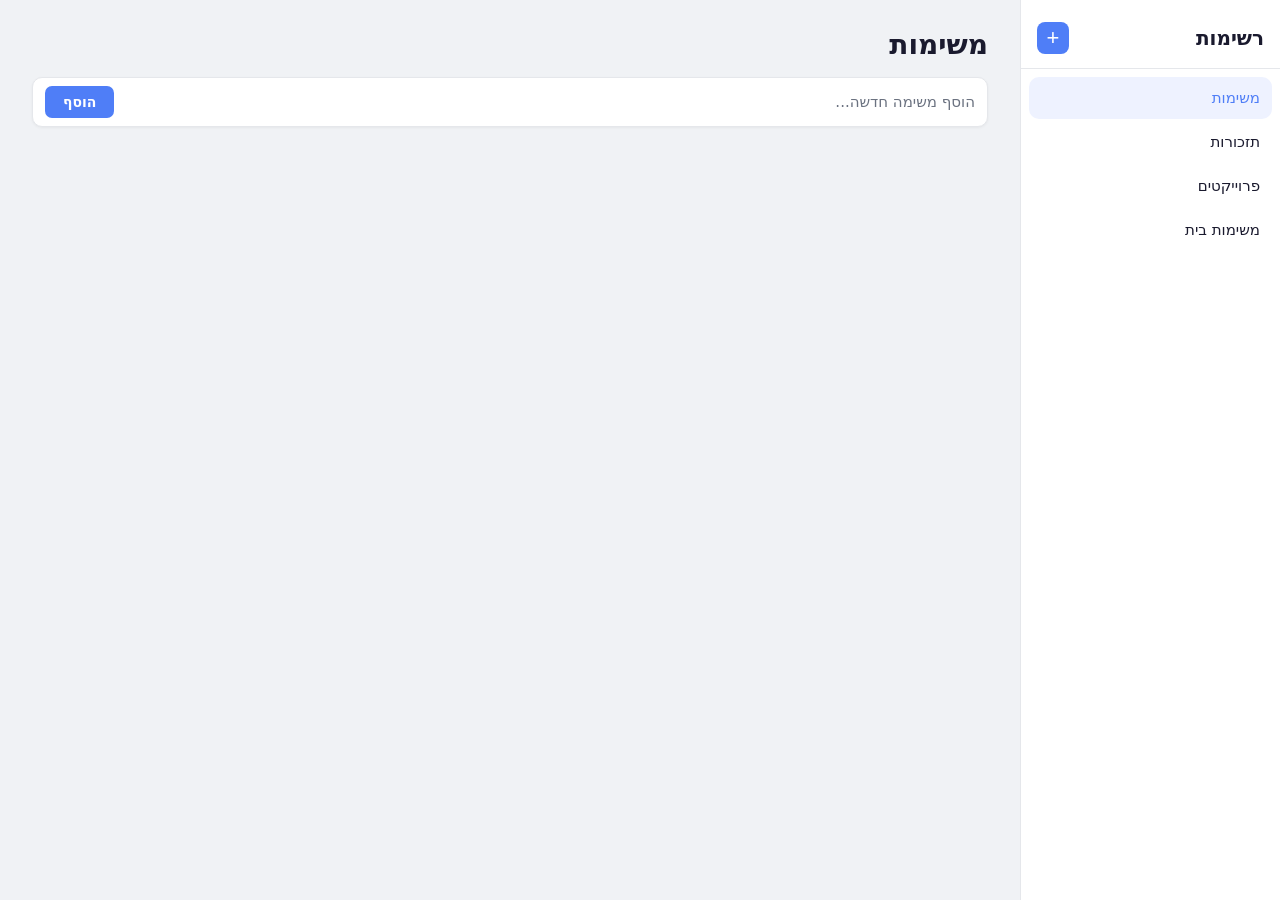
==== reminder-app/index.html @ a5c26402 "Add reminder list PWA — standalone Hebrew RTL app Zero-build static app (HTML/CSS/JS) with: - Four d" ====
<!DOCTYPE html>
<html lang="he" dir="rtl">
<head>
  <meta charset="UTF-8" />
  <meta name="viewport" content="width=device-width, initial-scale=1.0" />
  <title>רשימות</title>
  <link rel="stylesheet" href="style.css" />
</head>
<body>
  <div id="app">
    <aside id="sidebar">
      <div class="sidebar-header">
        <h1>רשימות</h1>
        <button id="btn-new-list" title="רשימה חדשה">+</button>
      </div>
      <ul id="list-nav"></ul>
    </aside>

    <main id="main">
      <div id="empty-state">
        <p>בחר רשימה מהתפריט<br />או צור רשימה חדשה</p>
      </div>

      <div id="task-view">
        <div class="task-header">
          <h2 id="list-title"></h2>
        </div>

        <div class="add-task">
          <input
            type="text"
            id="task-input"
            placeholder="הוסף משימה חדשה..."
            autocomplete="off"
          />
          <button id="btn-add-task">הוסף</button>
        </div>

        <ul id="task-list"></ul>

        <div id="tasks-done-bar"></div>
      </div>
    </main>
  </div>

  <div id="modal-overlay" class="hidden">
    <div id="modal">
      <h3 id="modal-title"></h3>
      <input type="text" id="modal-input" />
      <div class="modal-actions">
        <button id="modal-confirm" class="btn-primary">אישור</button>
        <button id="modal-cancel" class="btn-secondary">ביטול</button>
      </div>
    </div>
  </div>

  <script src="app.js"></script>
</body>
</html>
---- reminder-app/style.css ----
*, *::before, *::after {
  box-sizing: border-box;
  margin: 0;
  padding: 0;
}

:root {
  --sidebar-width: 260px;
  --primary: #4f7ef7;
  --primary-hover: #3a6be4;
  --bg: #f0f2f5;
  --sidebar-bg: #ffffff;
  --card-bg: #ffffff;
  --text: #1a1a2e;
  --text-muted: #6b7280;
  --border: #e5e7eb;
  --done-color: #9ca3af;
  --danger: #ef4444;
  --danger-bg: #fee2e2;
  --radius: 10px;
}

body {
  font-family: 'Segoe UI', system-ui, -apple-system, Arial, sans-serif;
  background: var(--bg);
  color: var(--text);
  height: 100vh;
  overflow: hidden;
  direction: rtl;
}

[hidden] { display: none !important; }

/* ── App layout ─────────────────────────────── */
#app {
  display: flex;
  height: 100vh;
}

/* ── Sidebar ────────────────────────────────── */
#sidebar {
  width: var(--sidebar-width);
  background: var(--sidebar-bg);
  border-left: 1px solid var(--border);
  display: flex;
  flex-direction: column;
  flex-shrink: 0;
}

.sidebar-header {
  display: flex;
  align-items: center;
  justify-content: space-between;
  padding: 22px 16px 14px;
  border-bottom: 1px solid var(--border);
}

.sidebar-header h1 {
  font-size: 20px;
  font-weight: 700;
}

#btn-new-list {
  width: 32px;
  height: 32px;
  border-radius: 8px;
  border: none;
  background: var(--primary);
  color: white;
  font-size: 22px;
  line-height: 1;
  cursor: pointer;
  display: flex;
  align-items: center;
  justify-content: center;
  transition: background 0.15s;
  flex-shrink: 0;
}

#btn-new-list:hover { background: var(--primary-hover); }

#list-nav {
  list-style: none;
  padding: 8px;
  flex: 1;
  overflow-y: auto;
}

.list-item {
  display: flex;
  align-items: center;
  border-radius: var(--radius);
  padding: 10px 12px;
  cursor: pointer;
  gap: 8px;
  transition: background 0.1s;
  margin-bottom: 2px;
}

.list-item:hover { background: #f3f4f6; }
.list-item.active { background: #eef2ff; }

.list-name {
  flex: 1;
  font-size: 15px;
  font-weight: 500;
  white-space: nowrap;
  overflow: hidden;
  text-overflow: ellipsis;
}

.list-item.active .list-name { color: var(--primary); }

.list-count {
  font-size: 12px;
  color: var(--text-muted);
  background: #f3f4f6;
  border-radius: 10px;
  padding: 1px 7px;
  flex-shrink: 0;
}

.list-item.active .list-count {
  background: #dde8ff;
  color: var(--primary);
}

.btn-delete-list {
  width: 22px;
  height: 22px;
  border: none;
  background: none;
  color: var(--text-muted);
  font-size: 18px;
  cursor: pointer;
  border-radius: 4px;
  opacity: 0;
  transition: opacity 0.1s, background 0.1s, color 0.1s;
  display: flex;
  align-items: center;
  justify-content: center;
  flex-shrink: 0;
}

.list-item:hover .btn-delete-list { opacity: 1; }
.btn-delete-list:hover { background: var(--danger-bg); color: var(--danger); }

/* ── Main ───────────────────────────────────── */
#main {
  flex: 1;
  display: flex;
  flex-direction: column;
  overflow: hidden;
  padding: 28px 32px;
}

#empty-state {
  flex: 1;
  display: flex;
  align-items: center;
  justify-content: center;
  text-align: center;
  color: var(--text-muted);
  font-size: 17px;
  line-height: 1.8;
}

#task-view {
  display: flex;
  flex-direction: column;
  height: 100%;
  gap: 16px;
}

.task-header {
  display: flex;
  align-items: baseline;
  gap: 12px;
}

#list-title {
  font-size: 28px;
  font-weight: 700;
}

/* ── Add task ───────────────────────────────── */
.add-task {
  display: flex;
  gap: 8px;
  background: var(--card-bg);
  padding: 8px 12px;
  border-radius: var(--radius);
  border: 1px solid var(--border);
  box-shadow: 0 1px 3px rgba(0,0,0,0.05);
  transition: box-shadow 0.15s, border-color 0.15s;
}

.add-task:focus-within {
  border-color: var(--primary);
  box-shadow: 0 0 0 3px rgba(79,126,247,0.12);
}

.add-task input {
  flex: 1;
  border: none;
  outline: none;
  font-size: 15px;
  background: none;
  color: var(--text);
  font-family: inherit;
  direction: rtl;
}

.add-task input::placeholder { color: var(--text-muted); }

#btn-add-task {
  padding: 8px 18px;
  background: var(--primary);
  color: white;
  border: none;
  border-radius: 7px;
  font-size: 14px;
  font-weight: 600;
  cursor: pointer;
  transition: background 0.15s;
  font-family: inherit;
  flex-shrink: 0;
}

#btn-add-task:hover { background: var(--primary-hover); }

/* ── Task list ──────────────────────────────── */
#task-list {
  list-style: none;
  display: flex;
  flex-direction: column;
  gap: 6px;
  overflow-y: auto;
  flex: 1;
  padding-bottom: 4px;
}

.task-item {
  display: flex;
  align-items: center;
  gap: 10px;
  padding: 13px 14px;
  background: var(--card-bg);
  border-radius: var(--radius);
  border: 1px solid var(--border);
  transition: box-shadow 0.15s, opacity 0.15s, border-color 0.15s;
  box-shadow: 0 1px 2px rgba(0,0,0,0.04);
  cursor: default;
  user-select: none;
}

.task-item:hover { box-shadow: 0 2px 8px rgba(0,0,0,0.08); }
.task-item.dragging { opacity: 0.4; box-shadow: none; }
.task-item.drag-over { border-color: var(--primary); box-shadow: 0 0 0 2px rgba(79,126,247,0.25); }

.drag-handle {
  color: #c4c9d4;
  cursor: grab;
  font-size: 16px;
  flex-shrink: 0;
  transition: color 0.1s;
}

.task-item:hover .drag-handle { color: var(--text-muted); }
.drag-handle:active { cursor: grabbing; }

.task-checkbox {
  width: 18px;
  height: 18px;
  cursor: pointer;
  accent-color: var(--primary);
  flex-shrink: 0;
}

.task-text {
  flex: 1;
  font-size: 15px;
  transition: color 0.2s;
  word-break: break-word;
}

.task-item.done .task-text {
  text-decoration: line-through;
  color: var(--done-color);
}

.btn-delete-task {
  width: 26px;
  height: 26px;
  border: none;
  background: none;
  color: var(--text-muted);
  font-size: 18px;
  cursor: pointer;
  border-radius: 5px;
  opacity: 0;
  transition: opacity 0.1s, background 0.1s, color 0.1s;
  display: flex;
  align-items: center;
  justify-content: center;
  flex-shrink: 0;
}

.task-item:hover .btn-delete-task { opacity: 1; }
.btn-delete-task:hover { background: var(--danger-bg); color: var(--danger); }

/* ── Done bar ───────────────────────────────── */
#tasks-done-bar {
  font-size: 13px;
  color: var(--text-muted);
  padding-top: 2px;
  min-height: 20px;
}

/* ── Modal ──────────────────────────────────── */
#modal-overlay {
  position: fixed;
  inset: 0;
  background: rgba(0,0,0,0.35);
  display: flex;
  align-items: center;
  justify-content: center;
  z-index: 100;
  animation: fade-in 0.12s ease;
}

#modal-overlay.hidden { display: none; }

@keyframes fade-in {
  from { opacity: 0; }
  to { opacity: 1; }
}

#modal {
  background: var(--card-bg);
  border-radius: 14px;
  padding: 28px 28px 22px;
  width: 360px;
  box-shadow: 0 20px 60px rgba(0,0,0,0.18);
  display: flex;
  flex-direction: column;
  gap: 16px;
  animation: slide-up 0.14s ease;
}

@keyframes slide-up {
  from { transform: translateY(10px); opacity: 0; }
  to { transform: translateY(0); opacity: 1; }
}

#modal-title {
  font-size: 17px;
  font-weight: 600;
}

#modal-input {
  width: 100%;
  padding: 10px 14px;
  border: 1px solid var(--border);
  border-radius: 8px;
  font-size: 15px;
  font-family: inherit;
  direction: rtl;
  outline: none;
  transition: border-color 0.15s, box-shadow 0.15s;
}

#modal-input:focus {
  border-color: var(--primary);
  box-shadow: 0 0 0 3px rgba(79,126,247,0.12);
}

.modal-actions {
  display: flex;
  gap: 8px;
  justify-content: flex-start;
}

.btn-primary {
  padding: 9px 20px;
  background: var(--primary);
  color: white;
  border: none;
  border-radius: 8px;
  font-size: 14px;
  font-weight: 600;
  cursor: pointer;
  font-family: inherit;
  transition: background 0.15s;
}

.btn-primary:hover { background: var(--primary-hover); }

.btn-secondary {
  padding: 9px 20px;
  background: #f3f4f6;
  color: var(--text);
  border: none;
  border-radius: 8px;
  font-size: 14px;
  font-weight: 500;
  cursor: pointer;
  font-family: inherit;
  transition: background 0.15s;
}

.btn-secondary:hover { background: #e5e7eb; }

/* ── Scrollbar ──────────────────────────────── */
::-webkit-scrollbar { width: 5px; }
::-webkit-scrollbar-track { background: transparent; }
::-webkit-scrollbar-thumb { background: #d1d5db; border-radius: 3px; }
::-webkit-scrollbar-thumb:hover { background: #9ca3af; }

/* ── Mobile ─────────────────────────────────── */
@media (max-width: 600px) {
  :root { --sidebar-width: 220px; }
  #main { padding: 16px; }
  #list-title { font-size: 22px; }
}
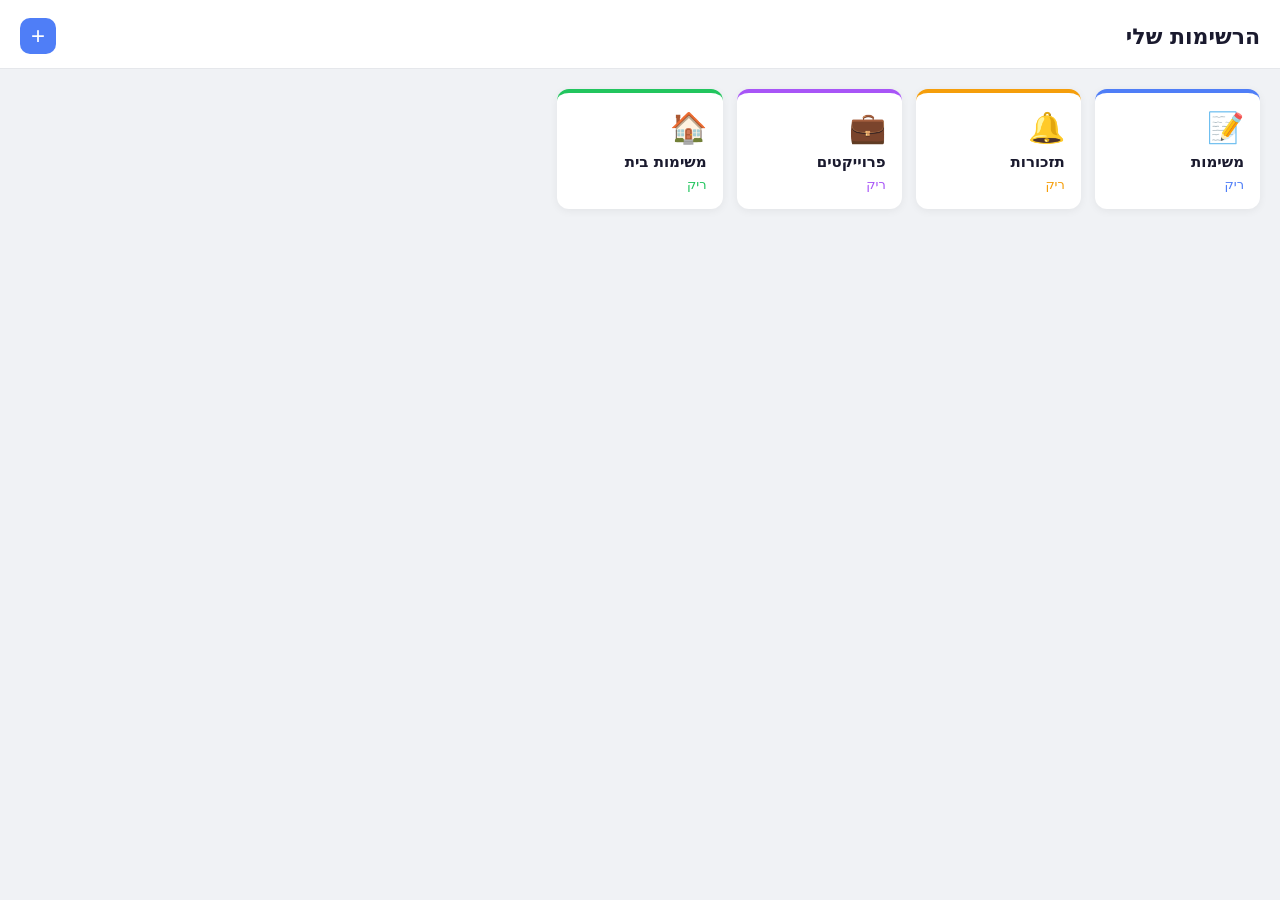
==== commit b0917026: "reminder-app: separate screens, auto-delete done tasks, list colors & icons - Split into two screens" ====
--- a/reminder-app/index.html
+++ b/reminder-app/index.html
@@ -7,48 +7,44 @@
   <link rel="stylesheet" href="style.css" />
 </head>
 <body>
-  <div id="app">
-    <aside id="sidebar">
-      <div class="sidebar-header">
-        <h1>רשימות</h1>
-        <button id="btn-new-list" title="רשימה חדשה">+</button>
-      </div>
-      <ul id="list-nav"></ul>
-    </aside>
 
-    <main id="main">
-      <div id="empty-state">
-        <p>בחר רשימה מהתפריט<br />או צור רשימה חדשה</p>
-      </div>
-
-      <div id="task-view">
-        <div class="task-header">
-          <h2 id="list-title"></h2>
-        </div>
-
-        <div class="add-task">
-          <input
-            type="text"
-            id="task-input"
-            placeholder="הוסף משימה חדשה..."
-            autocomplete="off"
-          />
-          <button id="btn-add-task">הוסף</button>
-        </div>
-
-        <ul id="task-list"></ul>
-
-        <div id="tasks-done-bar"></div>
-      </div>
-    </main>
+  <!-- ── מסך: רשימות ── -->
+  <div id="screen-lists">
+    <header class="app-header">
+      <h1>הרשימות שלי</h1>
+      <button id="btn-new-list" title="רשימה חדשה">+</button>
+    </header>
+    <div id="lists-grid"></div>
   </div>
 
+  <!-- ── מסך: משימות ── -->
+  <div id="screen-tasks" hidden>
+    <header class="app-header tasks-header" id="tasks-header">
+      <button id="btn-back" class="btn-back">&#8592;</button>
+      <span id="tasks-list-icon" class="tasks-list-icon"></span>
+      <h2 id="tasks-list-name"></h2>
+    </header>
+    <div id="tasks-body">
+      <div class="add-task">
+        <input type="text" id="task-input" placeholder="הוסף משימה..." autocomplete="off" />
+        <button id="btn-add-task">הוסף</button>
+      </div>
+      <ul id="task-list"></ul>
+      <div id="tasks-done-bar"></div>
+    </div>
+  </div>
+
+  <!-- ── מודל: רשימה חדשה ── -->
   <div id="modal-overlay" class="hidden">
     <div id="modal">
-      <h3 id="modal-title"></h3>
-      <input type="text" id="modal-input" />
+      <h3>רשימה חדשה</h3>
+      <input type="text" id="modal-name-input" placeholder="שם הרשימה..." />
+      <div class="modal-section-label">צבע</div>
+      <div id="color-picker" class="color-picker"></div>
+      <div class="modal-section-label">סמל</div>
+      <div id="icon-picker" class="icon-picker"></div>
       <div class="modal-actions">
-        <button id="modal-confirm" class="btn-primary">אישור</button>
+        <button id="modal-confirm" class="btn-primary">צור רשימה</button>
         <button id="modal-cancel" class="btn-secondary">ביטול</button>
       </div>
     </div>
--- a/reminder-app/style.css
+++ b/reminder-app/style.css
@@ -5,69 +5,77 @@
 }
 
 :root {
-  --sidebar-width: 260px;
   --primary: #4f7ef7;
   --primary-hover: #3a6be4;
   --bg: #f0f2f5;
-  --sidebar-bg: #ffffff;
   --card-bg: #ffffff;
   --text: #1a1a2e;
   --text-muted: #6b7280;
   --border: #e5e7eb;
-  --done-color: #9ca3af;
   --danger: #ef4444;
   --danger-bg: #fee2e2;
-  --radius: 10px;
+  --radius: 12px;
+  --list-color: #4f7ef7;
 }
 
 body {
   font-family: 'Segoe UI', system-ui, -apple-system, Arial, sans-serif;
   background: var(--bg);
   color: var(--text);
-  height: 100vh;
-  overflow: hidden;
+  min-height: 100vh;
   direction: rtl;
 }
 
 [hidden] { display: none !important; }
 
-/* ── App layout ─────────────────────────────── */
-#app {
-  display: flex;
-  height: 100vh;
-}
-
-/* ── Sidebar ────────────────────────────────── */
-#sidebar {
-  width: var(--sidebar-width);
-  background: var(--sidebar-bg);
-  border-left: 1px solid var(--border);
+/* ── Screens ─────────────────────────────────── */
+#screen-lists,
+#screen-tasks {
+  min-height: 100vh;
   display: flex;
   flex-direction: column;
-  flex-shrink: 0;
-}
-
-.sidebar-header {
-  display: flex;
-  align-items: center;
-  justify-content: space-between;
-  padding: 22px 16px 14px;
+}
+
+/* ── App header ─────────────────────────────── */
+.app-header {
+  display: flex;
+  align-items: center;
+  gap: 12px;
+  padding: 18px 20px 14px;
+  background: var(--card-bg);
   border-bottom: 1px solid var(--border);
-}
-
-.sidebar-header h1 {
+  position: sticky;
+  top: 0;
+  z-index: 10;
+}
+
+.app-header h1 {
+  font-size: 22px;
+  font-weight: 700;
+  flex: 1;
+}
+
+.tasks-header {
+  border-bottom: 3px solid var(--list-color);
+}
+
+.tasks-list-icon { font-size: 24px; }
+
+.tasks-header h2 {
+  flex: 1;
   font-size: 20px;
   font-weight: 700;
+  color: var(--list-color);
 }
 
 #btn-new-list {
-  width: 32px;
-  height: 32px;
-  border-radius: 8px;
+  width: 36px;
+  height: 36px;
+  border-radius: 10px;
   border: none;
   background: var(--primary);
   color: white;
-  font-size: 22px;
+  font-size: 24px;
   line-height: 1;
   cursor: pointer;
   display: flex;
@@ -79,59 +87,64 @@
 
 #btn-new-list:hover { background: var(--primary-hover); }
 
-#list-nav {
-  list-style: none;
-  padding: 8px;
-  flex: 1;
-  overflow-y: auto;
-}
-
-.list-item {
-  display: flex;
-  align-items: center;
+.btn-back {
+  width: 36px;
+  height: 36px;
+  border: none;
+  background: #f3f4f6;
+  border-radius: 8px;
+  font-size: 18px;
+  cursor: pointer;
+  display: flex;
+  align-items: center;
+  justify-content: center;
+  color: var(--text);
+  transition: background 0.15s;
+  flex-shrink: 0;
+  transform: scaleX(-1); /* RTL: arrow points right = "back" */
+}
+
+.btn-back:hover { background: var(--border); }
+
+/* ── Lists grid ─────────────────────────────── */
+#lists-grid {
+  display: grid;
+  grid-template-columns: repeat(auto-fill, minmax(160px, 1fr));
+  gap: 14px;
+  padding: 20px;
+}
+
+.list-card {
+  background: var(--card-bg);
   border-radius: var(--radius);
-  padding: 10px 12px;
-  cursor: pointer;
-  gap: 8px;
-  transition: background 0.1s;
-  margin-bottom: 2px;
-}
-
-.list-item:hover { background: #f3f4f6; }
-.list-item.active { background: #eef2ff; }
-
-.list-name {
-  flex: 1;
-  font-size: 15px;
-  font-weight: 500;
-  white-space: nowrap;
-  overflow: hidden;
-  text-overflow: ellipsis;
-}
-
-.list-item.active .list-name { color: var(--primary); }
-
-.list-count {
-  font-size: 12px;
-  color: var(--text-muted);
-  background: #f3f4f6;
-  border-radius: 10px;
-  padding: 1px 7px;
-  flex-shrink: 0;
-}
-
-.list-item.active .list-count {
-  background: #dde8ff;
-  color: var(--primary);
-}
-
-.btn-delete-list {
+  padding: 20px 16px 16px;
+  cursor: pointer;
+  position: relative;
+  border-top: 4px solid var(--list-color);
+  box-shadow: 0 2px 8px rgba(0,0,0,0.06);
+  transition: transform 0.15s, box-shadow 0.15s;
+  display: flex;
+  flex-direction: column;
+  gap: 6px;
+  min-height: 120px;
+  user-select: none;
+}
+
+.list-card:hover {
+  transform: translateY(-3px);
+  box-shadow: 0 8px 24px rgba(0,0,0,0.1);
+}
+
+.list-card .btn-delete-list {
+  position: absolute;
+  top: 8px;
+  left: 8px;
   width: 22px;
   height: 22px;
   border: none;
   background: none;
   color: var(--text-muted);
-  font-size: 18px;
+  font-size: 16px;
   cursor: pointer;
   border-radius: 4px;
   opacity: 0;
@@ -139,48 +152,41 @@
   display: flex;
   align-items: center;
   justify-content: center;
-  flex-shrink: 0;
-}
-
-.list-item:hover .btn-delete-list { opacity: 1; }
-.btn-delete-list:hover { background: var(--danger-bg); color: var(--danger); }
-
-/* ── Main ───────────────────────────────────── */
-#main {
-  flex: 1;
-  display: flex;
-  flex-direction: column;
-  overflow: hidden;
-  padding: 28px 32px;
-}
-
-#empty-state {
-  flex: 1;
-  display: flex;
-  align-items: center;
-  justify-content: center;
+}
+
+.list-card:hover .btn-delete-list { opacity: 1; }
+.list-card .btn-delete-list:hover { background: var(--danger-bg); color: var(--danger); }
+
+.list-card-icon { font-size: 30px; line-height: 1; }
+
+.list-card-name {
+  font-size: 15px;
+  font-weight: 600;
+  margin-top: 4px;
+}
+
+.list-card-count {
+  font-size: 13px;
+  color: var(--list-color);
+  font-weight: 500;
+}
+
+.lists-empty {
+  grid-column: 1 / -1;
   text-align: center;
   color: var(--text-muted);
   font-size: 17px;
   line-height: 1.8;
-}
-
-#task-view {
+  padding: 60px 20px;
+}
+
+/* ── Tasks body ─────────────────────────────── */
+#tasks-body {
+  padding: 16px 20px;
   display: flex;
   flex-direction: column;
-  height: 100%;
-  gap: 16px;
-}
-
-.task-header {
-  display: flex;
-  align-items: baseline;
-  gap: 12px;
-}
-
-#list-title {
-  font-size: 28px;
-  font-weight: 700;
+  gap: 14px;
+  flex: 1;
 }
 
 /* ── Add task ───────────────────────────────── */
@@ -196,8 +202,8 @@
 }
 
 .add-task:focus-within {
-  border-color: var(--primary);
-  box-shadow: 0 0 0 3px rgba(79,126,247,0.12);
+  border-color: var(--list-color);
+  box-shadow: 0 0 0 3px color-mix(in srgb, var(--list-color) 15%, transparent);
 }
 
 .add-task input {
@@ -215,19 +221,19 @@
 
 #btn-add-task {
   padding: 8px 18px;
-  background: var(--primary);
+  background: var(--list-color);
   color: white;
   border: none;
   border-radius: 7px;
   font-size: 14px;
   font-weight: 600;
   cursor: pointer;
-  transition: background 0.15s;
+  transition: filter 0.15s;
   font-family: inherit;
   flex-shrink: 0;
 }
 
-#btn-add-task:hover { background: var(--primary-hover); }
+#btn-add-task:hover { filter: brightness(0.88); }
 
 /* ── Task list ──────────────────────────────── */
 #task-list {
@@ -235,9 +241,6 @@
   display: flex;
   flex-direction: column;
   gap: 6px;
-  overflow-y: auto;
-  flex: 1;
-  padding-bottom: 4px;
 }
 
 .task-item {
@@ -248,15 +251,24 @@
   background: var(--card-bg);
   border-radius: var(--radius);
   border: 1px solid var(--border);
-  transition: box-shadow 0.15s, opacity 0.15s, border-color 0.15s;
   box-shadow: 0 1px 2px rgba(0,0,0,0.04);
   cursor: default;
   user-select: none;
+  transition: box-shadow 0.15s, opacity 0.4s, transform 0.4s;
 }
 
 .task-item:hover { box-shadow: 0 2px 8px rgba(0,0,0,0.08); }
 .task-item.dragging { opacity: 0.4; box-shadow: none; }
-.task-item.drag-over { border-color: var(--primary); box-shadow: 0 0 0 2px rgba(79,126,247,0.25); }
+.task-item.drag-over {
+  border-color: var(--list-color);
+  box-shadow: 0 0 0 2px color-mix(in srgb, var(--list-color) 30%, transparent);
+}
+
+.task-item.completing {
+  opacity: 0;
+  transform: translateX(24px);
+  pointer-events: none;
+}
 
 .drag-handle {
   color: #c4c9d4;
@@ -273,20 +285,14 @@
   width: 18px;
   height: 18px;
   cursor: pointer;
-  accent-color: var(--primary);
+  accent-color: var(--list-color);
   flex-shrink: 0;
 }
 
 .task-text {
   flex: 1;
   font-size: 15px;
-  transition: color 0.2s;
   word-break: break-word;
-}
-
-.task-item.done .task-text {
-  text-decoration: line-through;
-  color: var(--done-color);
 }
 
 .btn-delete-task {
@@ -309,12 +315,19 @@
 .task-item:hover .btn-delete-task { opacity: 1; }
 .btn-delete-task:hover { background: var(--danger-bg); color: var(--danger); }
 
-/* ── Done bar ───────────────────────────────── */
+/* ── Tasks count bar ────────────────────────── */
 #tasks-done-bar {
   font-size: 13px;
   color: var(--text-muted);
-  padding-top: 2px;
   min-height: 20px;
+}
+
+.tasks-empty {
+  list-style: none;
+  text-align: center;
+  color: var(--text-muted);
+  font-size: 16px;
+  padding: 40px 0;
 }
 
 /* ── Modal ──────────────────────────────────── */
@@ -326,6 +339,7 @@
   align-items: center;
   justify-content: center;
   z-index: 100;
+  padding: 16px;
   animation: fade-in 0.12s ease;
 }
 
@@ -333,32 +347,30 @@
 
 @keyframes fade-in {
   from { opacity: 0; }
-  to { opacity: 1; }
+  to   { opacity: 1; }
 }
 
 #modal {
   background: var(--card-bg);
-  border-radius: 14px;
-  padding: 28px 28px 22px;
-  width: 360px;
+  border-radius: 16px;
+  padding: 24px 22px 20px;
+  width: 100%;
+  max-width: 400px;
   box-shadow: 0 20px 60px rgba(0,0,0,0.18);
   display: flex;
   flex-direction: column;
-  gap: 16px;
+  gap: 14px;
   animation: slide-up 0.14s ease;
 }
 
 @keyframes slide-up {
   from { transform: translateY(10px); opacity: 0; }
-  to { transform: translateY(0); opacity: 1; }
-}
-
-#modal-title {
-  font-size: 17px;
-  font-weight: 600;
-}
-
-#modal-input {
+  to   { transform: translateY(0);    opacity: 1; }
+}
+
+#modal h3 { font-size: 18px; font-weight: 700; }
+
+#modal-name-input {
   width: 100%;
   padding: 10px 14px;
   border: 1px solid var(--border);
@@ -370,15 +382,77 @@
   transition: border-color 0.15s, box-shadow 0.15s;
 }
 
-#modal-input:focus {
+#modal-name-input:focus {
   border-color: var(--primary);
   box-shadow: 0 0 0 3px rgba(79,126,247,0.12);
 }
 
+.modal-section-label {
+  font-size: 12px;
+  font-weight: 700;
+  color: var(--text-muted);
+  text-transform: uppercase;
+  letter-spacing: 0.6px;
+  margin-bottom: -6px;
+}
+
+/* ── Color picker ───────────────────────────── */
+.color-picker {
+  display: flex;
+  gap: 8px;
+  flex-wrap: wrap;
+}
+
+.color-swatch {
+  width: 30px;
+  height: 30px;
+  border-radius: 50%;
+  border: 3px solid transparent;
+  cursor: pointer;
+  transition: transform 0.1s, outline 0.1s;
+  outline: 2px solid transparent;
+}
+
+.color-swatch:hover { transform: scale(1.15); }
+.color-swatch.selected {
+  border-color: white;
+  outline-color: #374151;
+  transform: scale(1.12);
+}
+
+/* ── Icon picker ────────────────────────────── */
+.icon-picker {
+  display: flex;
+  gap: 6px;
+  flex-wrap: wrap;
+}
+
+.icon-btn {
+  width: 38px;
+  height: 38px;
+  border: 2px solid transparent;
+  border-radius: 8px;
+  background: #f3f4f6;
+  font-size: 18px;
+  cursor: pointer;
+  display: flex;
+  align-items: center;
+  justify-content: center;
+  transition: background 0.1s, border-color 0.1s, transform 0.1s;
+}
+
+.icon-btn:hover { background: #e5e7eb; transform: scale(1.1); }
+.icon-btn.selected {
+  background: #eef2ff;
+  border-color: var(--primary);
+}
+
+/* ── Modal actions ──────────────────────────── */
 .modal-actions {
   display: flex;
   gap: 8px;
   justify-content: flex-start;
+  margin-top: 4px;
 }
 
 .btn-primary {
@@ -418,8 +492,11 @@
 ::-webkit-scrollbar-thumb:hover { background: #9ca3af; }
 
 /* ── Mobile ─────────────────────────────────── */
-@media (max-width: 600px) {
-  :root { --sidebar-width: 220px; }
-  #main { padding: 16px; }
-  #list-title { font-size: 22px; }
-}
+@media (max-width: 480px) {
+  #lists-grid {
+    grid-template-columns: repeat(2, 1fr);
+    gap: 12px;
+    padding: 14px;
+  }
+  #tasks-body { padding: 12px 14px; }
+}
